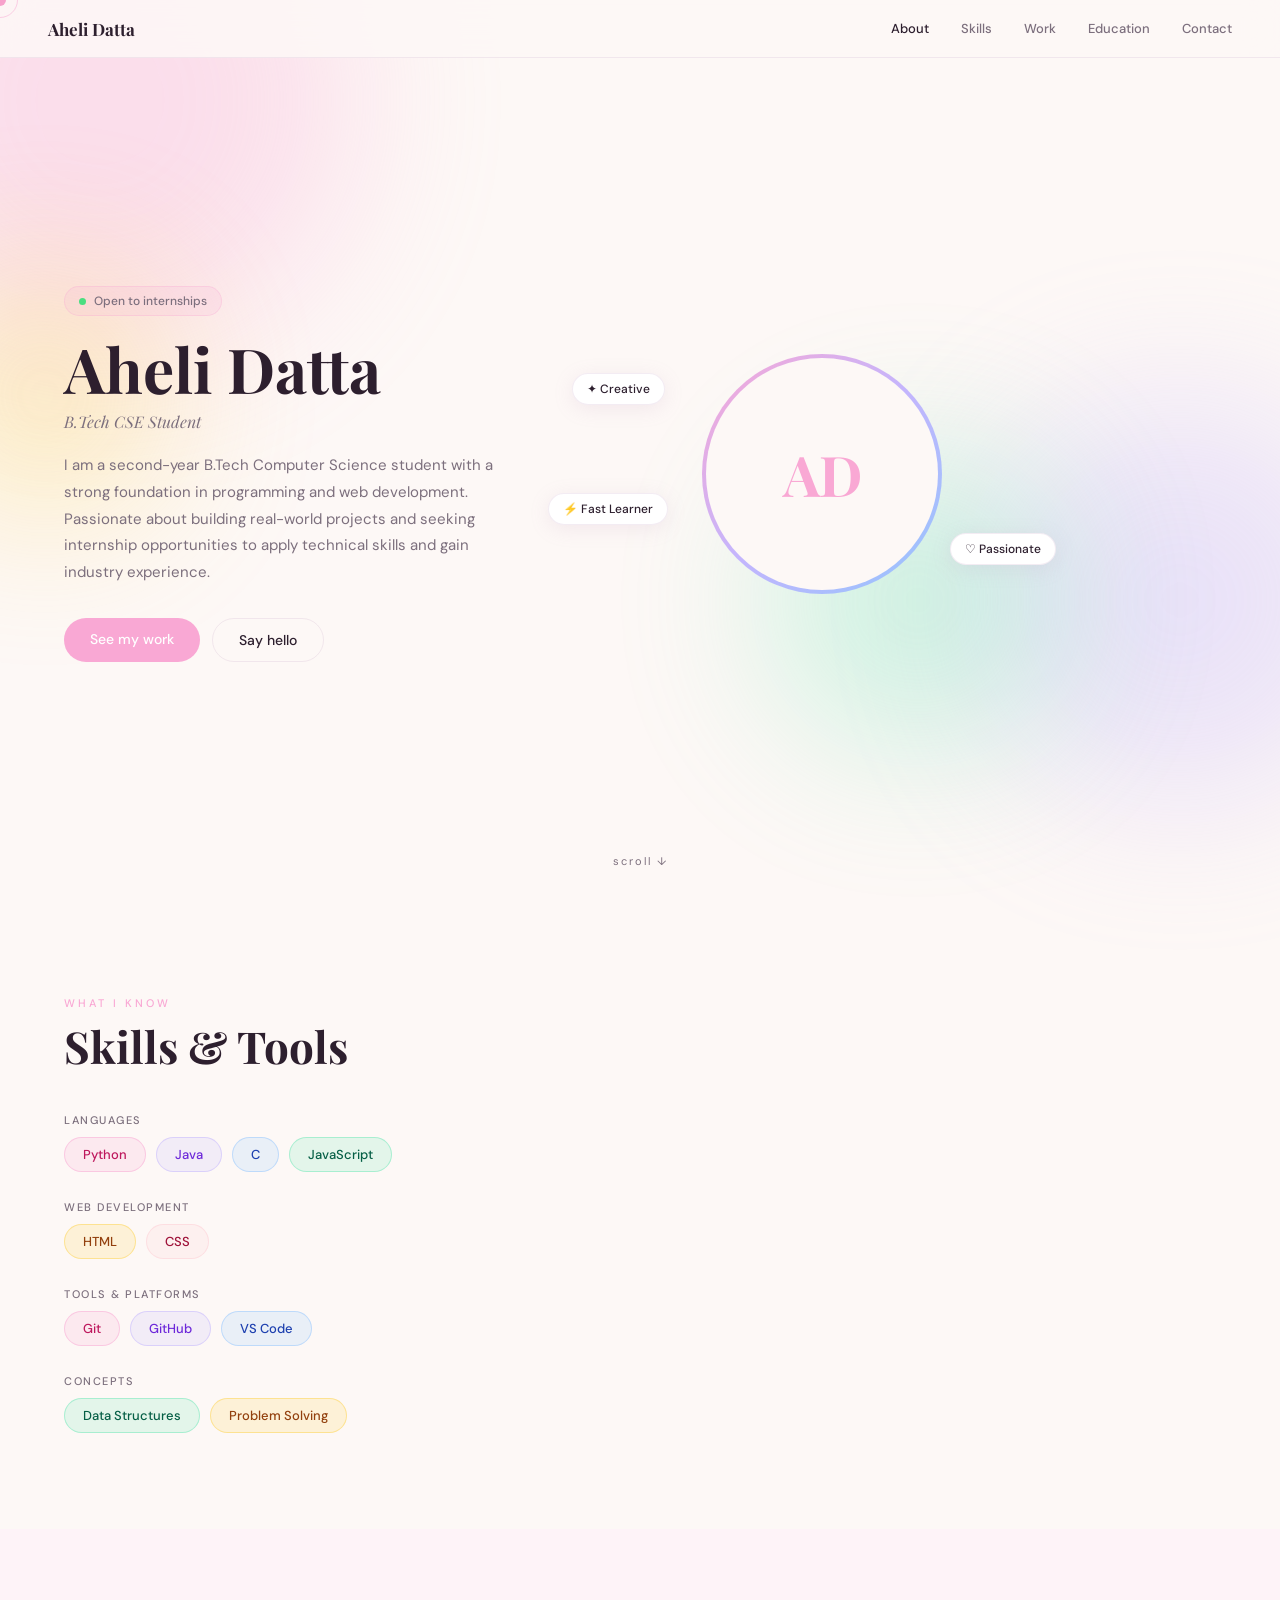
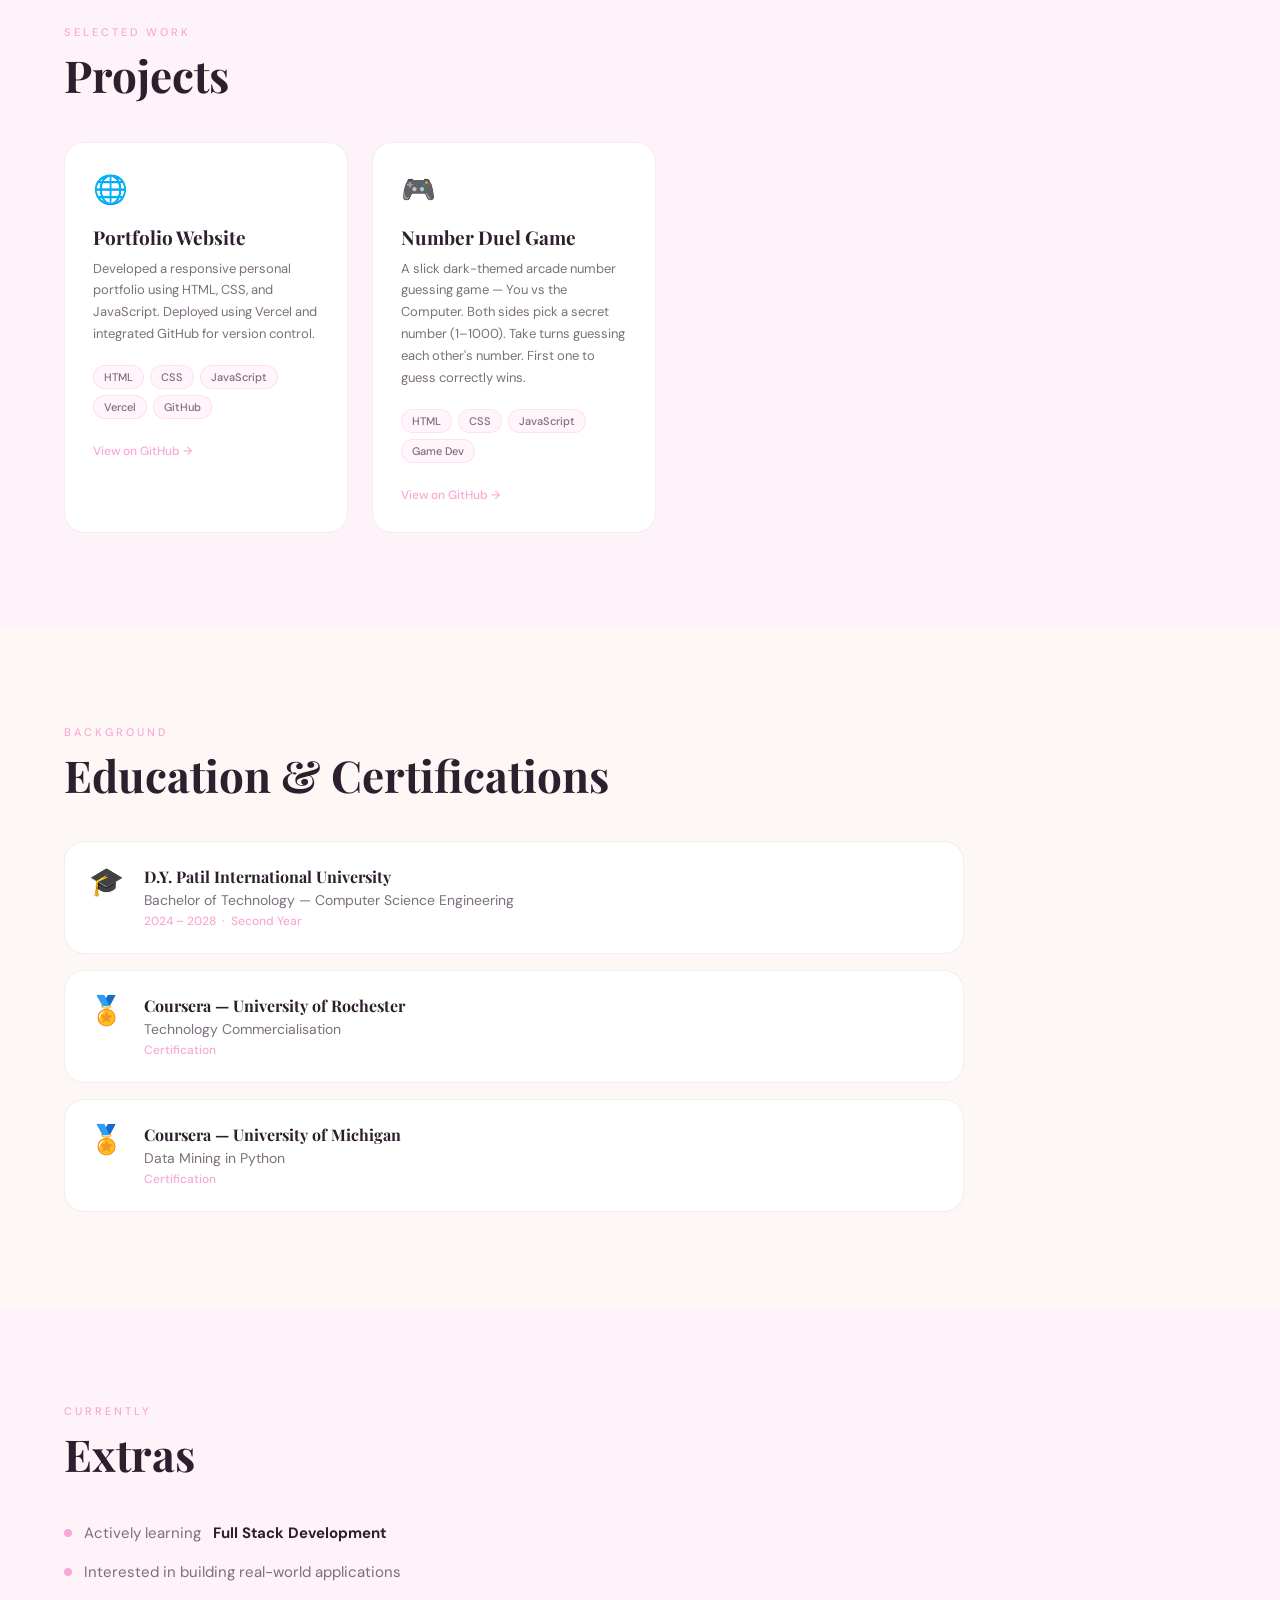
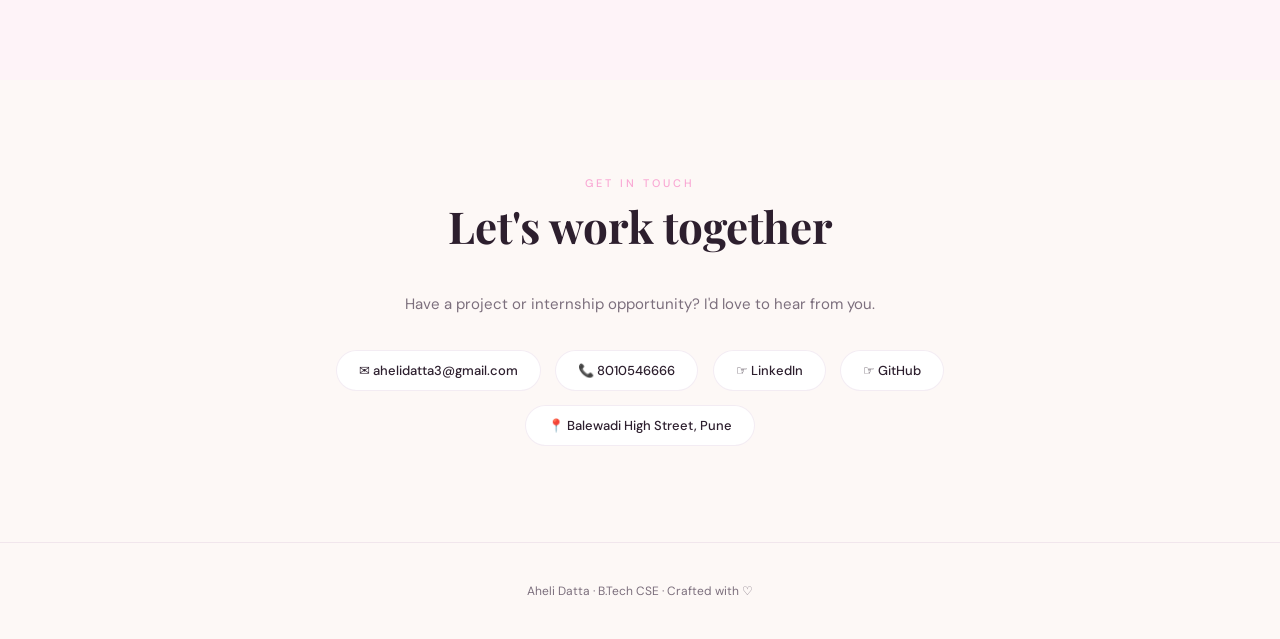
==== resume/index.html @ 8b0fa4b8 "Add profile photo" ====
<!DOCTYPE html>
<html lang="en">
<head>
  <meta charset="UTF-8" />
  <meta name="viewport" content="width=device-width, initial-scale=1.0" />
  <title>Aheli Datta — Portfolio</title>
  <link rel="preconnect" href="https://fonts.googleapis.com" />
  <link rel="preconnect" href="https://fonts.gstatic.com" crossorigin />
  <link href="https://fonts.googleapis.com/css2?family=Playfair+Display:ital,wght@0,400;0,700;1,400&family=DM+Sans:wght@300;400;500&display=swap" rel="stylesheet" />
  <link rel="stylesheet" href="style.css" />
</head>
<body>

  <!-- Custom cursor -->
  <div id="cursor"></div>
  <div id="cursor-trail"></div>

  <!-- Floating background blobs -->
  <div class="blob blob-1"></div>
  <div class="blob blob-2"></div>
  <div class="blob blob-3"></div>
  <div class="blob blob-4"></div>

  <!-- ===================== NAV ===================== -->
  <nav id="nav">
    <div class="nav-name">Aheli Datta</div>
    <div class="nav-links">
      <a href="#about">About</a>
      <a href="#skills">Skills</a>
      <a href="#work">Work</a>
      <a href="#education">Education</a>
      <a href="#contact">Contact</a>
    </div>
  </nav>

  <!-- ===================== HERO ===================== -->
  <section id="about" class="hero-section">
    <div class="hero-inner">

      <div class="hero-left reveal">
        <div class="hero-tag">Open to internships</div>
        <h1 class="hero-name">Aheli Datta</h1>
        <p class="hero-role">B.Tech CSE Student</p>
        <p class="hero-bio">
          I am a second-year B.Tech Computer Science student with a strong foundation in programming and web development. Passionate about building real-world projects and seeking internship opportunities to apply technical skills and gain industry experience.
        </p>
        <div class="hero-btns">
          <a href="#work" class="btn-primary">See my work</a>
          <a href="#contact" class="btn-ghost">Say hello</a>
        </div>
      </div>

      <div class="hero-right reveal" style="animation-delay:.2s">
        <!-- Photo upload area -->
        <div class="avatar-wrap" id="avatar-wrap" onclick="document.getElementById('photo-input').click()">
          <div class="avatar-ring">
            <div class="avatar" id="p-avatar">
              <!-- Shows image if uploaded, else initials -->
              <span id="avatar-initials">AD</span>
              <img id="avatar-img" src="" alt="Aheli Datta" style="display:none;" />
            </div>
          </div>
          <div class="upload-hint" id="upload-hint">
            <span class="upload-icon">📷</span>
            <span>Click to upload photo</span>
          </div>
          <input type="file" id="photo-input" accept="image/*" style="display:none;" onchange="handlePhoto(event)" />
        </div>
        <div class="float-badge badge-1">✦ Creative</div>
        <div class="float-badge badge-2">♡ Passionate</div>
        <div class="float-badge badge-3">⚡ Fast Learner</div>
      </div>

    </div>
    <div class="scroll-hint">scroll ↓</div>
  </section>

  <!-- ===================== SKILLS ===================== -->
  <section id="skills" class="section">
    <div class="section-inner">
      <div class="section-label reveal">What I know</div>
      <h2 class="section-title reveal">Skills &amp; Tools</h2>
      <div class="skills-categories reveal">

        <div class="skill-cat">
          <div class="skill-cat-label">Languages</div>
          <div class="skills-grid">
            <span class="skill-pill pill-pink">Python</span>
            <span class="skill-pill pill-lav">Java</span>
            <span class="skill-pill pill-sky">C</span>
            <span class="skill-pill pill-mint">JavaScript</span>
          </div>
        </div>

        <div class="skill-cat">
          <div class="skill-cat-label">Web Development</div>
          <div class="skills-grid">
            <span class="skill-pill pill-peach">HTML</span>
            <span class="skill-pill pill-rose">CSS</span>
          </div>
        </div>

        <div class="skill-cat">
          <div class="skill-cat-label">Tools &amp; Platforms</div>
          <div class="skills-grid">
            <span class="skill-pill pill-pink">Git</span>
            <span class="skill-pill pill-lav">GitHub</span>
            <span class="skill-pill pill-sky">VS Code</span>
          </div>
        </div>

        <div class="skill-cat">
          <div class="skill-cat-label">Concepts</div>
          <div class="skills-grid">
            <span class="skill-pill pill-mint">Data Structures</span>
            <span class="skill-pill pill-peach">Problem Solving</span>
          </div>
        </div>

      </div>
    </div>
  </section>

  <!-- ===================== PROJECTS ===================== -->
  <section id="work" class="section section-alt">
    <div class="section-inner">
      <div class="section-label reveal">Selected work</div>
      <h2 class="section-title reveal">Projects</h2>
      <div class="projects-grid">

        <div class="project-card reveal">
          <span class="card-emoji">🌐</span>
          <div class="card-title">Portfolio Website</div>
          <div class="card-desc">
            Developed a responsive personal portfolio using HTML, CSS, and JavaScript. Deployed using Vercel and integrated GitHub for version control.
          </div>
          <div class="card-tags">
            <span class="card-tag">HTML</span>
            <span class="card-tag">CSS</span>
            <span class="card-tag">JavaScript</span>
            <span class="card-tag">Vercel</span>
            <span class="card-tag">GitHub</span>
          </div>
          <a href="https://github.com/" target="_blank" class="card-link">View on GitHub →</a>
        </div>

        <div class="project-card reveal" style="animation-delay:.1s">
          <span class="card-emoji">🎮</span>
          <div class="card-title">Number Duel Game</div>
          <div class="card-desc">
            A slick dark-themed arcade number guessing game — You vs the Computer. Both sides pick a secret number (1–1000). Take turns guessing each other's number. First one to guess correctly wins.
          </div>
          <div class="card-tags">
            <span class="card-tag">HTML</span>
            <span class="card-tag">CSS</span>
            <span class="card-tag">JavaScript</span>
            <span class="card-tag">Game Dev</span>
          </div>
          <a href="https://github.com/" target="_blank" class="card-link">View on GitHub →</a>
        </div>

      </div>
    </div>
  </section>

  <!-- ===================== EDUCATION & CERTIFICATIONS ===================== -->
  <section id="education" class="section">
    <div class="section-inner">
      <div class="section-label reveal">Background</div>
      <h2 class="section-title reveal">Education &amp; Certifications</h2>
      <div class="edu-grid">

        <div class="edu-card reveal">
          <div class="edu-icon">🎓</div>
          <div class="edu-body">
            <div class="edu-school">D.Y. Patil International University</div>
            <div class="edu-degree">Bachelor of Technology — Computer Science Engineering</div>
            <div class="edu-meta">2024 – 2028 &nbsp;·&nbsp; Second Year</div>
          </div>
        </div>

        <div class="edu-card reveal" style="animation-delay:.1s">
          <div class="edu-icon">🏅</div>
          <div class="edu-body">
            <div class="edu-school">Coursera — University of Rochester</div>
            <div class="edu-degree">Technology Commercialisation</div>
            <div class="edu-meta">Certification</div>
          </div>
        </div>

        <div class="edu-card reveal" style="animation-delay:.2s">
          <div class="edu-icon">🏅</div>
          <div class="edu-body">
            <div class="edu-school">Coursera — University of Michigan</div>
            <div class="edu-degree">Data Mining in Python</div>
            <div class="edu-meta">Certification</div>
          </div>
        </div>

      </div>
    </div>
  </section>

  <!-- ===================== EXTRAS ===================== -->
  <section class="section section-alt">
    <div class="section-inner">
      <div class="section-label reveal">Currently</div>
      <h2 class="section-title reveal">Extras</h2>
      <div class="extras-list reveal">
        <div class="extra-item">
          <span class="extra-dot"></span>
          Actively learning <strong>Full Stack Development</strong>
        </div>
        <div class="extra-item">
          <span class="extra-dot"></span>
          Interested in building real-world applications
        </div>
      </div>
    </div>
  </section>

  <!-- ===================== CONTACT ===================== -->
  <section id="contact" class="section">
    <div class="section-inner contact-inner">
      <div class="section-label reveal">Get in touch</div>
      <h2 class="section-title reveal">Let's work together</h2>
      <p class="contact-sub reveal">Have a project or internship opportunity? I'd love to hear from you.</p>
      <div class="contact-links reveal">
        <a href="mailto:ahelidatta3@gmail.com" class="contact-link">✉ ahelidatta3@gmail.com</a>
        <a href="tel:8010546666" class="contact-link">📞 8010546666</a>
        <a href="https://www.linkedin.com/in/aheli-datta-75a01524b" target="_blank" class="contact-link">☞ LinkedIn</a>
        <a href="https://www.github.com/Aheli-03" target="_blank" class="contact-link">☞ GitHub</a>
        <div class="contact-link addr">📍 Balewadi High Street, Pune</div>
      </div>
    </div>
  </section>

  <!-- FOOTER -->
  <footer>
    Aheli Datta · B.Tech CSE · Crafted with ♡
  </footer>

  <script src="script.js"></script>
</body>
</html>
---- resume/style.css ----
/* ============================================================
   AHELI DATTA — Portfolio  |  Pastel Dream Theme
   ============================================================ */

:root {
  --pink:    #f9a8d4;
  --lavender:#c4b5fd;
  --mint:    #6ee7b7;
  --peach:   #fcd34d;
  --sky:     #93c5fd;
  --rose:    #fecdd3;
  --bg:      #fdf8f6;
  --surface: #ffffff;
  --surface2:#fef3f8;
  --text:    #2d1f2e;
  --dim:     #7c6f7d;
  --border:  rgba(200,170,200,0.22);
  --accent:  #f9a8d4;
  --r:       20px;
  --rs:      12px;
}

*, *::before, *::after { box-sizing: border-box; margin: 0; padding: 0; }
html { scroll-behavior: smooth; }

body {
  font-family: 'DM Sans', sans-serif;
  background: var(--bg);
  color: var(--text);
  overflow-x: hidden;
  cursor: none;
}
a { text-decoration: none; color: inherit; }

/* ---- CURSOR ---- */
#cursor {
  width: 12px; height: 12px;
  background: var(--accent);
  border-radius: 50%;
  position: fixed; top: 0; left: 0;
  pointer-events: none; z-index: 9999;
  transform: translate(-50%,-50%);
  transition: width .2s, height .2s;
  mix-blend-mode: multiply;
}
#cursor-trail {
  width: 36px; height: 36px;
  border: 1.5px solid var(--accent);
  border-radius: 50%;
  position: fixed; top: 0; left: 0;
  pointer-events: none; z-index: 9998;
  transform: translate(-50%,-50%);
  transition: all .12s ease;
  opacity: .5;
}

/* ---- BLOBS ---- */
.blob {
  position: fixed; border-radius: 50%;
  filter: blur(80px); opacity: .32;
  pointer-events: none; z-index: 0;
  animation: blobFloat 12s ease-in-out infinite;
}
.blob-1 { width:500px;height:500px;background:var(--pink);    top:-150px;left:-150px;animation-delay:0s; }
.blob-2 { width:400px;height:400px;background:var(--lavender);bottom:100px;right:-100px;animation-delay:3s; }
.blob-3 { width:300px;height:300px;background:var(--mint);    top:50%;left:60%;animation-delay:6s; }
.blob-4 { width:250px;height:250px;background:var(--peach);   top:30%;left:-80px;animation-delay:9s; }
@keyframes blobFloat {
  0%,100%{ transform:translate(0,0) scale(1); }
  33%    { transform:translate(30px,-40px) scale(1.05); }
  66%    { transform:translate(-20px,25px) scale(.97); }
}

/* ---- NAV ---- */
#nav {
  position: fixed; top: 0; left: 0; right: 0; z-index: 100;
  display: flex; align-items: center;
  padding: 1.1rem 3rem;
  background: rgba(253,248,246,.88);
  backdrop-filter: blur(16px);
  border-bottom: 1px solid var(--border);
}
.nav-name {
  font-family: 'Playfair Display', serif;
  font-size: 17px; font-weight: 700; flex: 1;
}
.nav-links { display: flex; gap: 2rem; }
.nav-links a {
  font-size: 13px; font-weight: 500; color: var(--dim);
  transition: color .2s; position: relative;
}
.nav-links a::after {
  content:''; position:absolute; bottom:-3px; left:0;
  width:0; height:1.5px; background:var(--accent); transition:width .25s;
}
.nav-links a:hover { color: var(--text); }
.nav-links a:hover::after { width: 100%; }

/* ---- HERO ---- */
.hero-section {
  min-height: 100vh;
  display: flex; flex-direction: column; justify-content: center;
  padding: 7rem 4rem 4rem;
  position: relative; z-index: 1;
}
.hero-inner {
  display: grid;
  grid-template-columns: 1.1fr 0.9fr;
  gap: 4rem; align-items: center; max-width: 960px;
}
.hero-tag {
  display: inline-flex; align-items: center; gap: 8px;
  font-size: 12px; font-weight: 500; color: var(--dim);
  background: rgba(249,168,212,.15);
  border: 1px solid rgba(249,168,212,.3);
  border-radius: 100px; padding: 6px 14px; margin-bottom: 1.25rem;
}
.hero-tag::before {
  content:''; width:7px; height:7px; background:#4ade80;
  border-radius:50%; display:block;
  animation: blink 2s ease-in-out infinite;
}
@keyframes blink { 0%,100%{opacity:1} 50%{opacity:.3} }

.hero-name {
  font-family: 'Playfair Display', serif;
  font-size: clamp(38px,5vw,62px);
  font-weight: 700; line-height: 1.08;
  color: var(--text); margin-bottom: .5rem;
}
.hero-role {
  font-size: 16px; color: var(--dim);
  font-style: italic; font-family: 'Playfair Display', serif;
  margin-bottom: 1.25rem;
}
.hero-bio {
  font-size: 15px; line-height: 1.78; color: var(--dim);
  margin-bottom: 2rem; max-width: 440px;
}
.hero-btns { display: flex; gap: 12px; flex-wrap: wrap; }

.btn-primary {
  font-size: 14px; font-weight: 500;
  background: var(--accent); color: white;
  padding: 12px 26px; border-radius: 100px;
  transition: transform .15s, box-shadow .15s; display: inline-block;
}
.btn-primary:hover { transform: translateY(-2px); box-shadow: 0 8px 24px rgba(249,168,212,.45); }

.btn-ghost {
  font-size: 14px; font-weight: 500;
  background: none; color: var(--text);
  padding: 12px 26px; border-radius: 100px;
  border: 1.5px solid var(--border);
  transition: border-color .2s, background .2s; display: inline-block;
}
.btn-ghost:hover { border-color: var(--accent); background: rgba(249,168,212,.07); }

/* ---- AVATAR with photo upload ---- */
.hero-right {
  display: flex; justify-content: center;
  align-items: center; position: relative;
}
.avatar-wrap {
  position: relative; cursor: none;
}
.avatar-ring {
  width: 240px; height: 240px; border-radius: 50%;
  background: linear-gradient(135deg, var(--pink) 0%, var(--lavender) 50%, var(--sky) 100%);
  padding: 4px;
  animation: ringRotate 8s linear infinite;
}
@keyframes ringRotate { from{transform:rotate(0)} to{transform:rotate(360deg)} }

.avatar {
  width: 100%; height: 100%; border-radius: 50%;
  background: var(--bg); overflow: hidden;
  display: flex; align-items: center; justify-content: center;
  font-family: 'Playfair Display', serif;
  font-size: 56px; font-weight: 700; color: var(--accent);
  animation: ringRotate 8s linear infinite reverse;
  position: relative;
}
.avatar img {
  position: absolute; inset: 0;
  width: 100%; height: 100%; object-fit: cover; border-radius: 50%;
}

/* upload overlay */
.upload-hint {
  position: absolute; inset: 0; border-radius: 50%;
  background: rgba(249,168,212,.75);
  backdrop-filter: blur(4px);
  display: flex; flex-direction: column;
  align-items: center; justify-content: center; gap: 6px;
  opacity: 0; transition: opacity .25s;
  font-size: 12px; font-weight: 500; color: white;
  text-align: center; padding: 1rem;
}
.upload-hint .upload-icon { font-size: 24px; }
.avatar-wrap:hover .upload-hint { opacity: 1; }

/* Remove-photo btn — appears after upload */
#remove-photo-btn {
  position: absolute; top: 4px; right: 4px;
  width: 28px; height: 28px; border-radius: 50%;
  background: white; border: 1.5px solid var(--border);
  font-size: 12px; cursor: none;
  display: none; align-items: center; justify-content: center;
  box-shadow: 0 2px 8px rgba(180,140,180,.2);
  z-index: 10; color: var(--dim); transition: color .2s;
}
#remove-photo-btn:hover { color: #e57373; }

.float-badge {
  position: absolute;
  background: white; border: 1px solid var(--border);
  border-radius: 100px; padding: 7px 14px;
  font-size: 12px; font-weight: 500; color: var(--text);
  box-shadow: 0 4px 20px rgba(180,140,180,.15);
  white-space: nowrap;
  animation: floatBadge 4s ease-in-out infinite;
}
.badge-1 { top:8%; left:-12%; animation-delay:0s; }
.badge-2 { bottom:12%; right:-8%; animation-delay:1.3s; }
.badge-3 { top:58%; left:-18%; animation-delay:2.6s; }
@keyframes floatBadge { 0%,100%{transform:translateY(0)} 50%{transform:translateY(-10px)} }

.scroll-hint {
  position: absolute; bottom: 2rem; left: 50%; transform: translateX(-50%);
  font-size: 11px; color: var(--dim); letter-spacing: 2px;
  animation: scrollPulse 2s ease-in-out infinite; z-index: 1;
}
@keyframes scrollPulse { 0%,100%{opacity:.5} 50%{opacity:1} }

/* ---- SECTIONS ---- */
.section { padding: 6rem 4rem; position: relative; z-index: 1; }
.section-alt { background: var(--surface2); }
.section-inner { max-width: 900px; }
.contact-inner {
  display: flex; flex-direction: column;
  align-items: center; text-align: center;
  max-width: 640px; margin: 0 auto;
}
.section-label {
  font-size: 11px; font-weight: 500; letter-spacing: 3px;
  text-transform: uppercase; color: var(--accent); margin-bottom: 10px;
}
.section-title {
  font-family: 'Playfair Display', serif;
  font-size: clamp(28px,4vw,44px);
  font-weight: 700; color: var(--text);
  margin-bottom: 2.5rem; line-height: 1.2;
}

/* ---- SKILLS ---- */
.skills-categories { display: flex; flex-direction: column; gap: 1.75rem; }
.skill-cat-label {
  font-size: 11px; font-weight: 500; letter-spacing: 1.5px;
  text-transform: uppercase; color: var(--dim); margin-bottom: 10px;
}
.skills-grid { display: flex; flex-wrap: wrap; gap: 10px; }
.skill-pill {
  font-size: 13px; font-weight: 500;
  padding: 8px 18px; border-radius: 100px;
  border: 1.5px solid transparent;
  transition: transform .2s, box-shadow .2s; cursor: default;
  animation: pillReveal .5s ease both;
}
.skill-pill:hover { transform: translateY(-3px); box-shadow: 0 6px 18px rgba(180,140,180,.22); }
@keyframes pillReveal { from{opacity:0;transform:scale(.85)} to{opacity:1;transform:scale(1)} }

.pill-pink  { background:rgba(249,168,212,.18); border-color:rgba(249,168,212,.5); color:#be185d; }
.pill-lav   { background:rgba(196,181,253,.18); border-color:rgba(196,181,253,.5); color:#6d28d9; }
.pill-mint  { background:rgba(110,231,183,.18); border-color:rgba(110,231,183,.5); color:#065f46; }
.pill-peach { background:rgba(253,211,77,.18);  border-color:rgba(253,211,77,.5);  color:#92400e; }
.pill-sky   { background:rgba(147,197,253,.18); border-color:rgba(147,197,253,.5); color:#1e40af; }
.pill-rose  { background:rgba(254,205,211,.18); border-color:rgba(254,205,211,.5); color:#9f1239; }

/* ---- PROJECTS ---- */
.projects-grid { display: grid; grid-template-columns: repeat(auto-fill,minmax(280px,1fr)); gap: 1.5rem; }
.project-card {
  background: var(--surface); border: 1px solid var(--border);
  border-radius: var(--r); padding: 1.75rem;
  transition: transform .25s, box-shadow .25s;
  animation: cardReveal .5s ease both; position: relative; overflow: hidden;
}
.project-card::before {
  content:''; position:absolute; top:0; left:0; right:0; height:3px;
  background: linear-gradient(90deg,var(--pink),var(--lavender));
  opacity:0; transition:opacity .3s;
}
.project-card:hover { transform: translateY(-6px); box-shadow: 0 16px 48px rgba(180,140,180,.18); }
.project-card:hover::before { opacity: 1; }
@keyframes cardReveal { from{opacity:0;transform:translateY(20px)} to{opacity:1;transform:translateY(0)} }

.card-emoji { font-size: 28px; margin-bottom: 1rem; display: block; }
.card-title { font-family:'Playfair Display',serif; font-size:19px; font-weight:700; color:var(--text); margin-bottom:8px; }
.card-desc  { font-size:13px; line-height:1.68; color:var(--dim); margin-bottom:1.25rem; }
.card-tags  { display:flex; flex-wrap:wrap; gap:6px; margin-bottom:1.25rem; }
.card-tag   { font-size:11px; font-weight:500; padding:4px 10px; border-radius:100px; background:rgba(249,168,212,.12); color:var(--dim); border:1px solid rgba(249,168,212,.28); }
.card-link  { font-size:12px; font-weight:500; color:var(--accent); display:inline-flex; align-items:center; gap:6px; transition:gap .2s; }
.card-link:hover { gap:10px; }

/* ---- EDUCATION ---- */
.edu-grid { display: flex; flex-direction: column; gap: 1rem; }
.edu-card {
  display: flex; gap: 1.25rem; align-items: flex-start;
  background: var(--surface); border: 1px solid var(--border);
  border-radius: var(--r); padding: 1.5rem;
  transition: transform .22s, box-shadow .22s;
  animation: cardReveal .5s ease both;
}
.edu-card:hover { transform: translateY(-3px); box-shadow: 0 10px 32px rgba(180,140,180,.15); }
.edu-icon { font-size: 28px; flex-shrink: 0; line-height: 1; margin-top: 2px; }
.edu-school { font-family:'Playfair Display',serif; font-size:16px; font-weight:700; color:var(--text); margin-bottom:4px; }
.edu-degree { font-size:14px; color:var(--dim); margin-bottom:4px; }
.edu-meta   { font-size:12px; color: var(--accent); font-weight:500; }

/* ---- EXTRAS ---- */
.extras-list { display:flex; flex-direction:column; gap:.9rem; }
.extra-item  { display:flex; align-items:center; gap:12px; font-size:15px; color:var(--dim); line-height:1.6; }
.extra-item strong { color:var(--text); }
.extra-dot   { width:8px; height:8px; border-radius:50%; background:var(--accent); flex-shrink:0; }

/* ---- CONTACT ---- */
.contact-sub { font-size:15px; color:var(--dim); line-height:1.7; margin-bottom:2rem; }
.contact-links { display:flex; gap:.9rem; flex-wrap:wrap; justify-content:center; }
.contact-link {
  display:inline-flex; align-items:center; gap:8px;
  font-size:13px; font-weight:500; padding:11px 22px;
  border-radius:100px; border:1.5px solid var(--border);
  color:var(--text); background:var(--surface);
  transition:transform .2s, box-shadow .2s, border-color .2s;
}
.contact-link.addr { cursor: default; }
.contact-link:not(.addr):hover { transform:translateY(-3px); box-shadow:0 8px 24px rgba(180,140,180,.2); border-color:var(--accent); }

/* ---- FOOTER ---- */
footer { text-align:center; padding:2.5rem; font-size:12px; color:var(--dim); border-top:1px solid var(--border); position:relative; z-index:1; }

/* ---- REVEAL ---- */
.reveal { opacity:0; transform:translateY(28px); transition:opacity .7s ease, transform .7s ease; }
.reveal.visible { opacity:1; transform:translateY(0); }

/* ---- RESPONSIVE ---- */
@media (max-width: 768px) {
  .hero-section { padding: 6rem 1.5rem 3rem; }
  .hero-inner   { grid-template-columns: 1fr; text-align: center; }
  .hero-right   { justify-content: center; }
  .hero-bio     { margin: 0 auto 2rem; }
  .hero-btns    { justify-content: center; }
  .badge-1, .badge-2, .badge-3 { display: none; }
  .section      { padding: 4rem 1.5rem; }
  #nav          { padding: 1rem 1.5rem; }
  .nav-links    { display: none; }
}
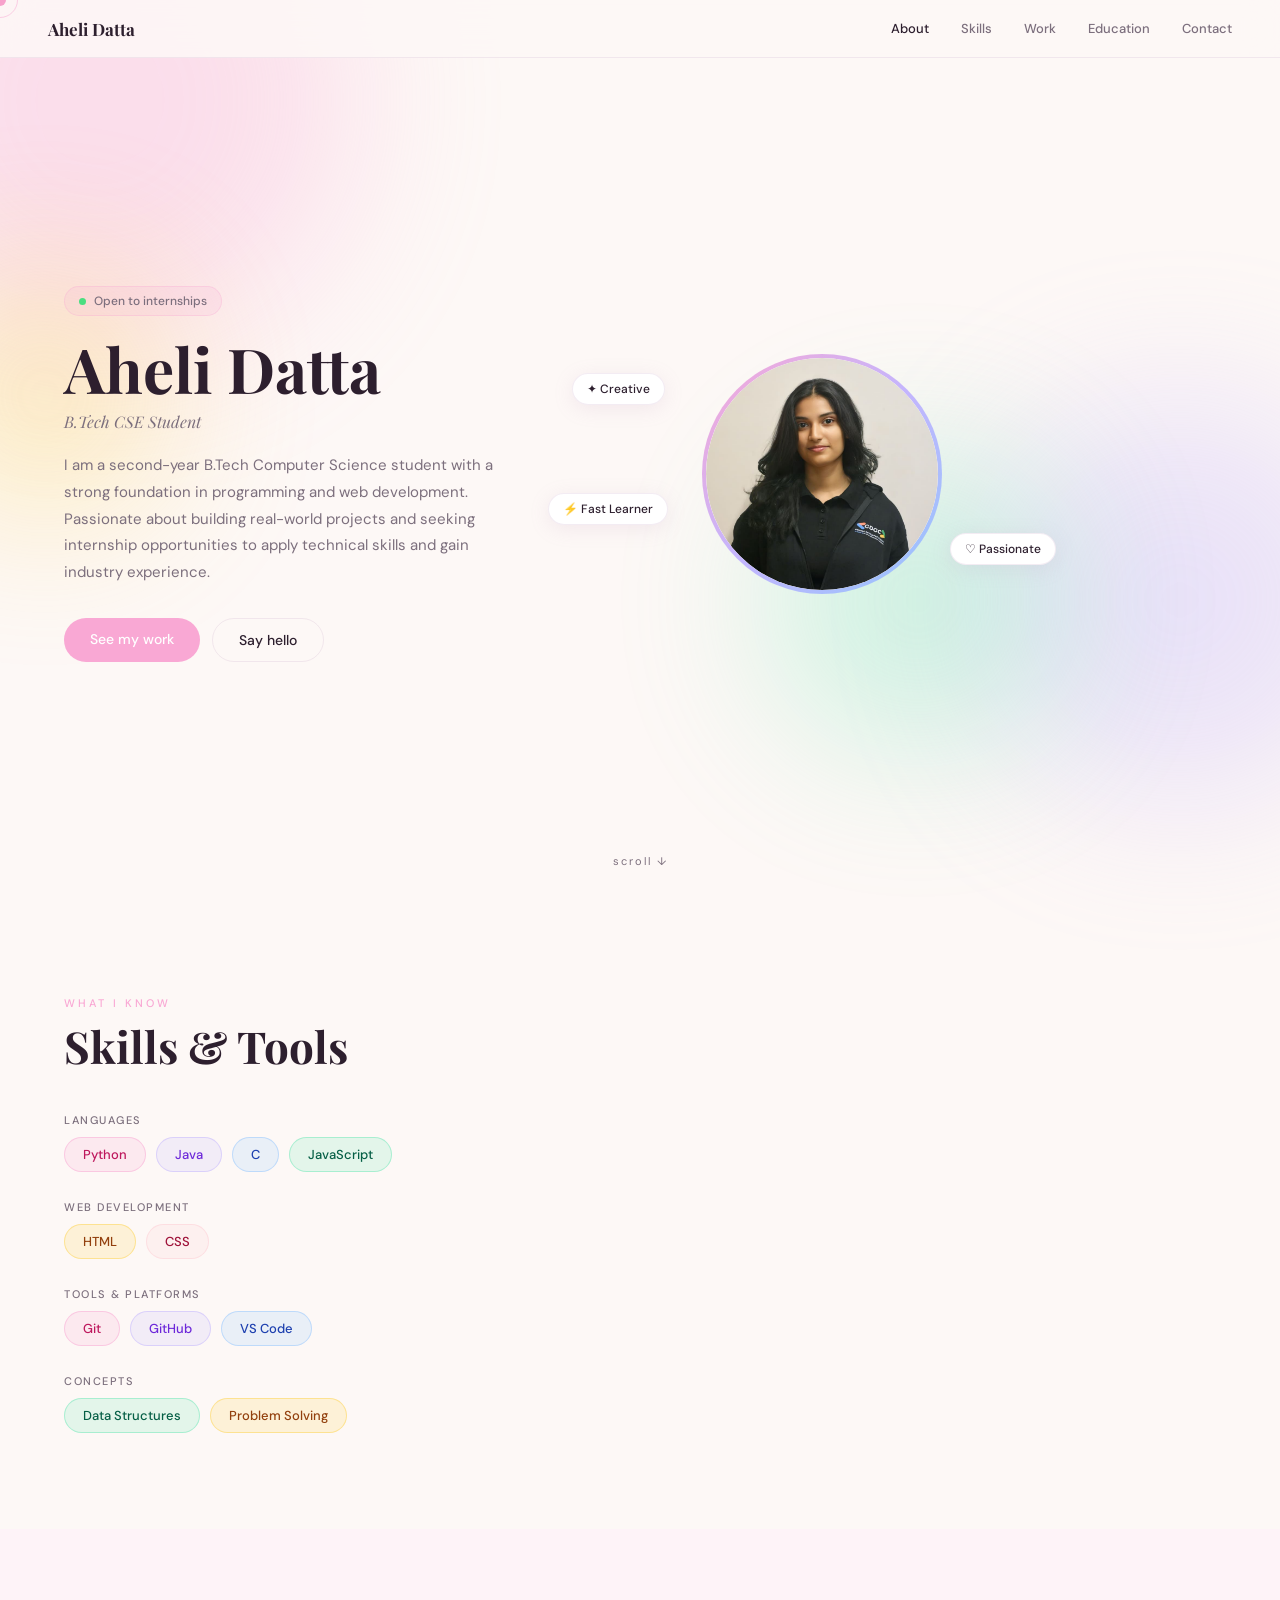
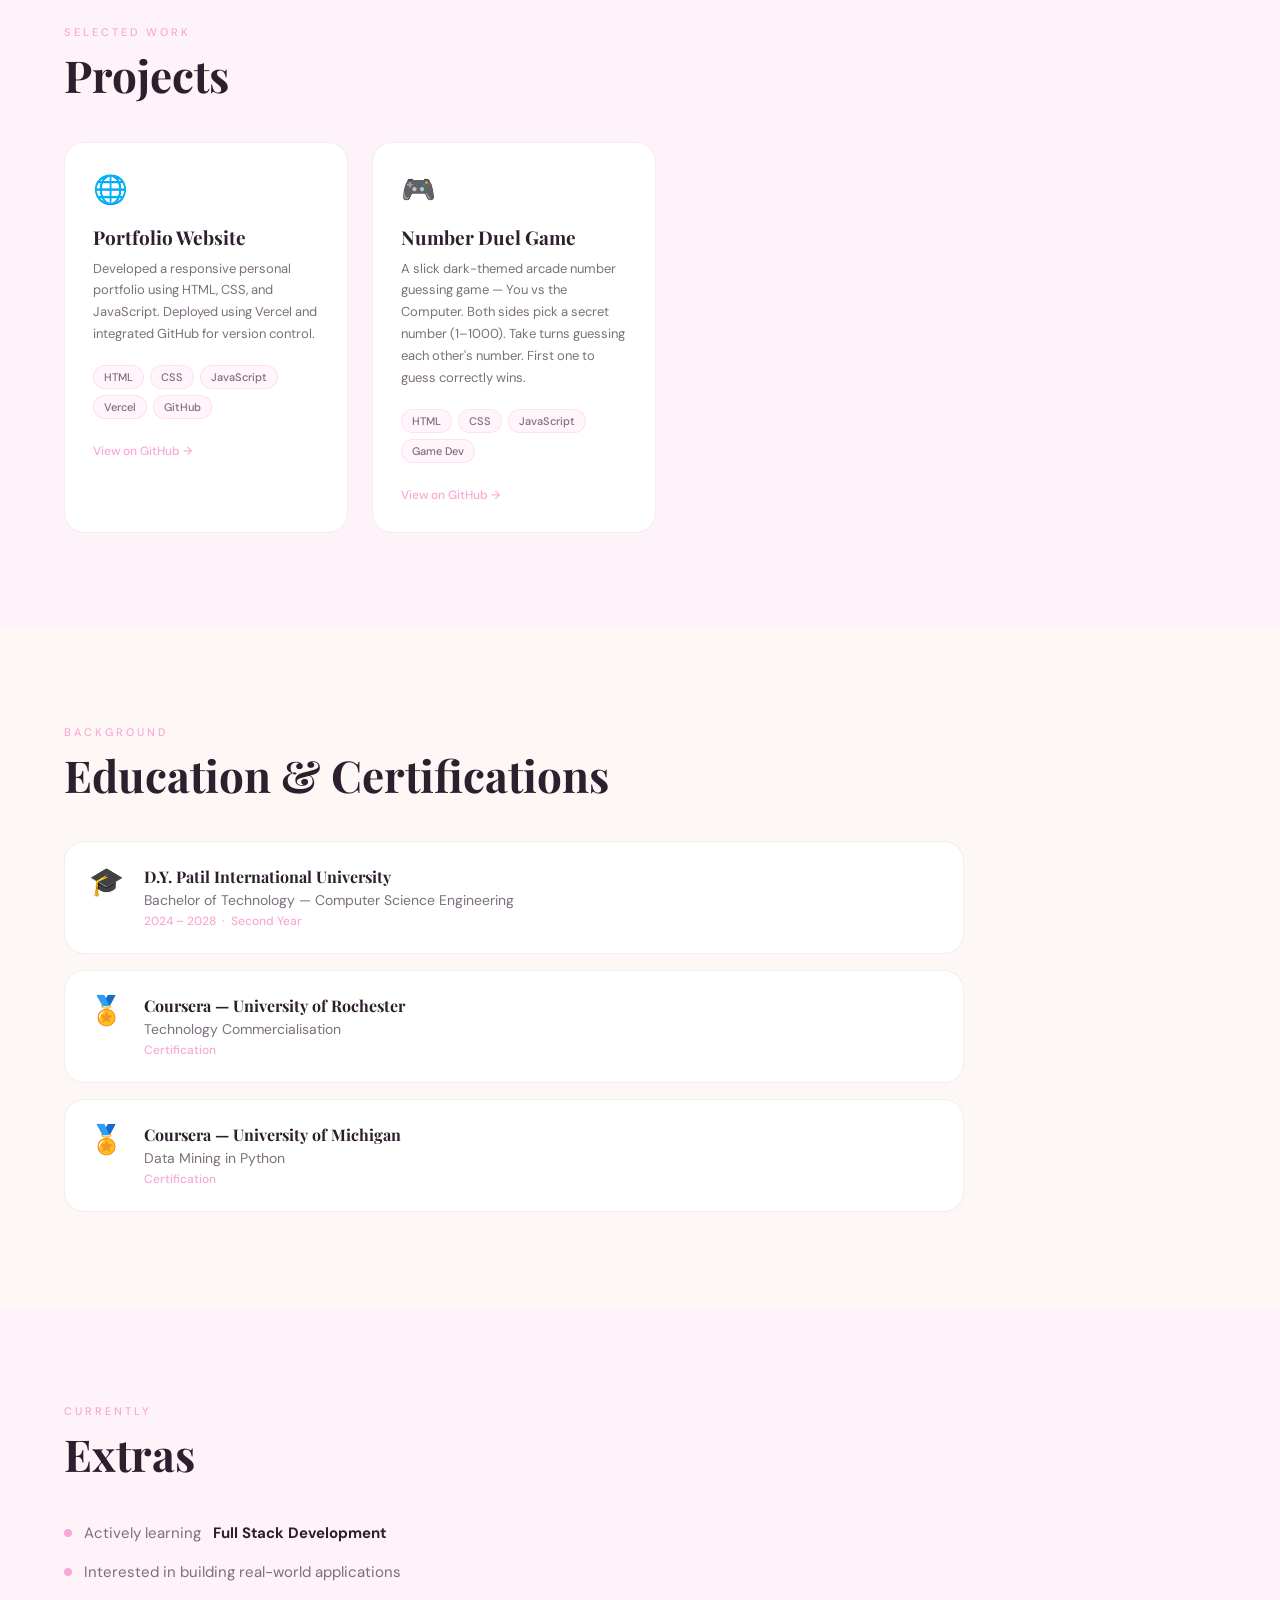
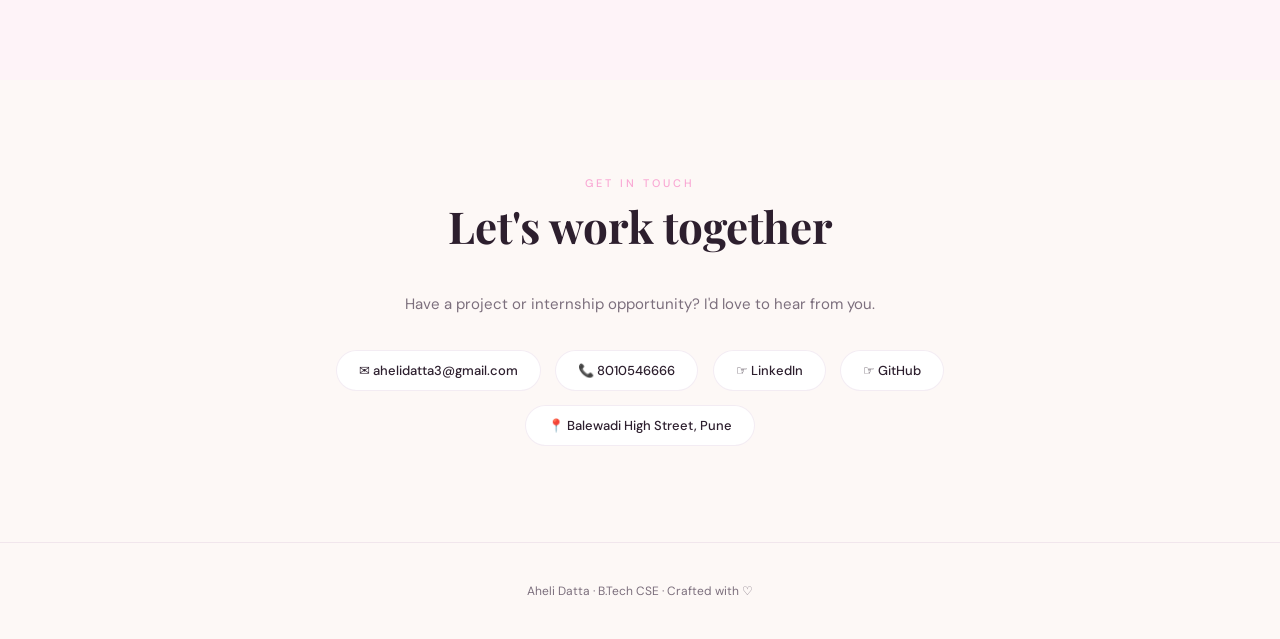
==== commit 59679099: "update" ====
--- a/resume/index.html
+++ b/resume/index.html
@@ -36,7 +36,7 @@
   <!-- ===================== HERO ===================== -->
   <section id="about" class="hero-section">
     <div class="hero-inner">
-
+ 
       <div class="hero-left reveal">
         <div class="hero-tag">Open to internships</div>
         <h1 class="hero-name">Aheli Datta</h1>
@@ -49,28 +49,18 @@
           <a href="#contact" class="btn-ghost">Say hello</a>
         </div>
       </div>
-
+ 
       <div class="hero-right reveal" style="animation-delay:.2s">
-        <!-- Photo upload area -->
-        <div class="avatar-wrap" id="avatar-wrap" onclick="document.getElementById('photo-input').click()">
-          <div class="avatar-ring">
-            <div class="avatar" id="p-avatar">
-              <!-- Shows image if uploaded, else initials -->
-              <span id="avatar-initials">AD</span>
-              <img id="avatar-img" src="" alt="Aheli Datta" style="display:none;" />
-            </div>
-          </div>
-          <div class="upload-hint" id="upload-hint">
-            <span class="upload-icon">📷</span>
-            <span>Click to upload photo</span>
-          </div>
-          <input type="file" id="photo-input" accept="image/*" style="display:none;" onchange="handlePhoto(event)" />
+        <div class="avatar-ring">
+          <div class="avatar">
+            <img src="photo.jpg" alt="Aheli Datta" />
+          </div>
         </div>
         <div class="float-badge badge-1">✦ Creative</div>
         <div class="float-badge badge-2">♡ Passionate</div>
         <div class="float-badge badge-3">⚡ Fast Learner</div>
       </div>
-
+ 
     </div>
     <div class="scroll-hint">scroll ↓</div>
   </section>
